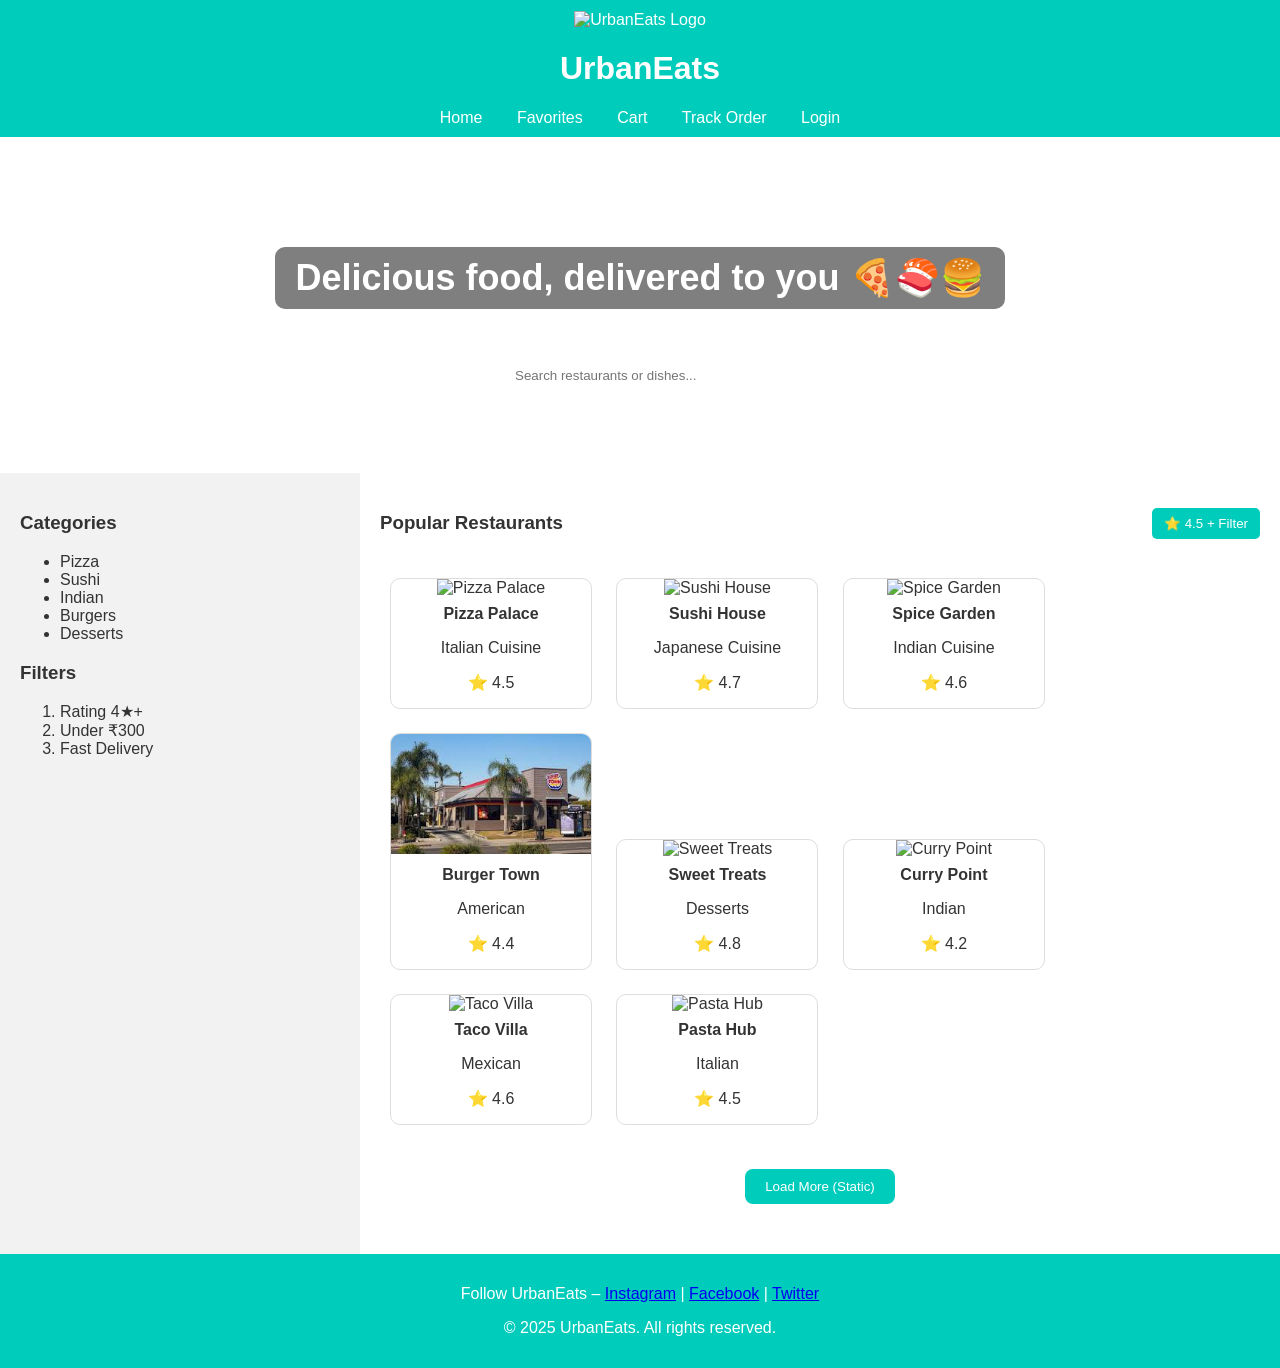
==== index.html @ 7a0034e8 "main page" ====
<!DOCTYPE html>
<html lang="en">
<head>
  <meta charset="UTF-8">
  <title>UrbanEats | Home</title>
  <style>
    body {
      font-family: Arial, sans-serif;
      background-color: #ffffff;
      color: #333;
      margin: 0;
    }
    header {
      background-color: #00ccbc;
      padding: 10px;
      color: white;
      text-align: center;
    }
    header img {
      width: 50px;
      vertical-align: middle;
    }
    .navbar {
      margin-top: 5px;
    }
    .navbar a {
      color: white;
      text-decoration: none;
      margin: 0 15px;
      display: inline-block;
    }
    .navbar a:hover {
      text-decoration: underline;
    }
    .hero {
      background-image: url("https://images.unsplash.com/photo-1600891964599-f61ba0e24092?auto=format&fit=crop&w=1200&q=80");
      background-size: cover;
      background-position: center;
      color: white;
      text-align: center;
      padding: 80px 20px;
    }
    .hero h1 {
      font-size: 36px;
      background-color: rgba(0,0,0,0.5);
      display: inline-block;
      padding: 10px 20px;
      border-radius: 10px;
    }
    .hero input {
      margin-top: 20px;
      padding: 10px;
      width: 250px;
      border: none;
      border-radius: 5px;
    }
    .container {
      display: flex;
      flex-wrap: wrap;
    }
    .sidebar {
      width: 25%;
      background-color: #f2f2f2;
      padding: 20px;
    }
    .content {
      flex: 1;
      padding: 20px;
    }
    .filter-bar {
      display: flex;
      justify-content: space-between;
      align-items: center;
      margin-bottom: 15px;
    }
    .filter-bar button {
      background-color: #00ccbc;
      color: white;
      border: none;
      padding: 8px 12px;
      border-radius: 5px;
      cursor: not-allowed;
    }                                                                                                                                                                     
    .restaurant {
      display: inline-block;
      width: 200px;
      border: 1px solid #ddd;
      margin: 10px;
      background-color: #fff;
      text-align: center;
      border-radius: 10px;
      overflow: hidden;
    }                           
    .restaurant img {
      width: 100%;
      height: 120px;
      object-fit: cover;
    }
    .restaurant h4 {
      margin: 8px 0 4px;
    }
    #loadMore {
      background-color: #00ccbc;
      color: white;
      border: none;
      padding: 10px 20px;
      border-radius: 8px;
      display: block;
      margin: 30px auto;
      cursor: not-allowed;
    }
    footer {
      background-color: #00ccbc;
      color: white;
      text-align: center;
      padding: 15px;
    }
  </style>
</head>
<body>
  <header>
    <img src="https://cdn-icons-png.flaticon.com/512/1046/1046784.png" alt="UrbanEats Logo">
    <h1>UrbanEats</h1>
    <div class="navbar">
      <a href="index.html">Home</a>
      <a href="favorites.html">Favorites</a>
      <a href="cart.html">Cart</a>
      <a href="track.html">Track Order</a>
      <a href="login.html">Login</a>
    </div>
  </header>

  <section class="hero">
    <h1>Delicious food, delivered to you 🍕🍣🍔</h1>
    <br>
    <input type="text" placeholder="Search restaurants or dishes...">
  </section>

  <div class="container">
    <aside class="sidebar">
      <h3>Categories</h3>
      <ul>
        <li>Pizza</li>
        <li>Sushi</li>
        <li>Indian</li>
        <li>Burgers</li>
        <li>Desserts</li>
      </ul>

      <h3>Filters</h3>
      <ol>
        <li>Rating 4★+</li>
        <li>Under ₹300</li>
        <li>Fast Delivery</li>
      </ol>
    </aside>
    <section class="content">
      <div class="filter-bar">
        <h3>Popular Restaurants</h3>
        <button>⭐ 4.5 + Filter</button>
      </div>
      <div class="restaurant">
        <img src="https://b.zmtcdn.com/data/pictures/4/20745014/7ebe98da11fd9f54e78926045504f23c.jpg" alt="Pizza Palace">
        <h4>Pizza Palace</h4><p>Italian Cuisine</p><p>⭐ 4.5</p>
      </div>

      <div class="restaurant">
        <img src="https://resizer.otstatic.com/v3/photos/26232466-2?width=752&height=752&webp=true" alt="Sushi House">
        <h4>Sushi House</h4><p>Japanese Cuisine</p><p>⭐ 4.7</p>
      </div>

      <div class="restaurant">
        <img src="https://scontent.fdel27-7.fna.fbcdn.net/v/t1.6435-9/71238728_106751024064138_5720772292242309120_n.jpg?_nc_cat=104&ccb=1-7&_nc_sid=127cfc&_nc_ohc=Ypov58-lCPMQ7kNvwGSeQB9&_nc_oc=AdmgFjXd0QxcPJB2FTuUHGAQKkAPPpdG1c-HRg5Fc7u9uZSE943bI_Tt2NBBJDGtl_M&_nc_zt=23&_nc_ht=scontent.fdel27-7.fna&_nc_gid=Tj0R-XLmyqNMG46KHCNBqw&oh=00_AfcsrFZg9P4JuSHiTqbSQM_Mgh_yXvF56gZK6UeFAYj2SA&oe=6921E073" alt="Spice Garden">
        <h4>Spice Garden</h4><p>Indian Cuisine</p><p>⭐ 4.6</p>
      </div>

      <div class="restaurant">
        <img src="[data-uri]" alt="Burger Town">
        <h4>Burger Town</h4><p>American</p><p>⭐ 4.4</p>
      </div>

      <div class="restaurant">
        <img src="https://images.unsplash.com/photo-1551024709-8f23befc6f87?auto=format&fit=crop&w=400&q=80" alt="Sweet Treats">
        <h4>Sweet Treats</h4><p>Desserts</p><p>⭐ 4.8</p>
      </div>

      <div class="restaurant">
        <img src="https://static.where-e.com/Canada/British_Columbia_Province/Nanaimo_Regional_District/Curry-Point_899f572a909f02f45542565f956259ec.jpg" alt="Curry Point">
        <h4>Curry Point</h4><p>Indian</p><p>⭐ 4.2</p>
      </div>

      <div class="restaurant">
        <img src="https://tacovillaonline.com/wp-content/uploads/2025/03/Button-Images_Locations-1024x768.jpg" alt="Taco Villa">
        <h4>Taco Villa</h4><p>Mexican</p><p>⭐ 4.6</p>
      </div>

      <div class="restaurant">
        <img src="https://static.where-e.com/Australia/Pasta-Hub-High-Wycombe_53469802941f8a4426872fec542896e8.jpg" alt="Pasta Hub">
        <h4>Pasta Hub</h4><p>Italian</p><p>⭐ 4.5</p>
      </div>

      <button id="loadMore">Load More (Static)</button>
    </section>
  </div>
  <footer>
  <p>Follow UrbanEats – 
    <a href="https://www.instagram.com/urbaneats/" target="_blank">Instagram</a> | 
    <a href="https://www.facebook.com/urbaneat/" target="_blank">Facebook</a> | 
    <a href="https://x.com/feasturbaneats?lang=en" target="_blank">Twitter</a>
  </p>
  <p>&copy; 2025 UrbanEats. All rights reserved.</p>
</footer>
</body>
</html>
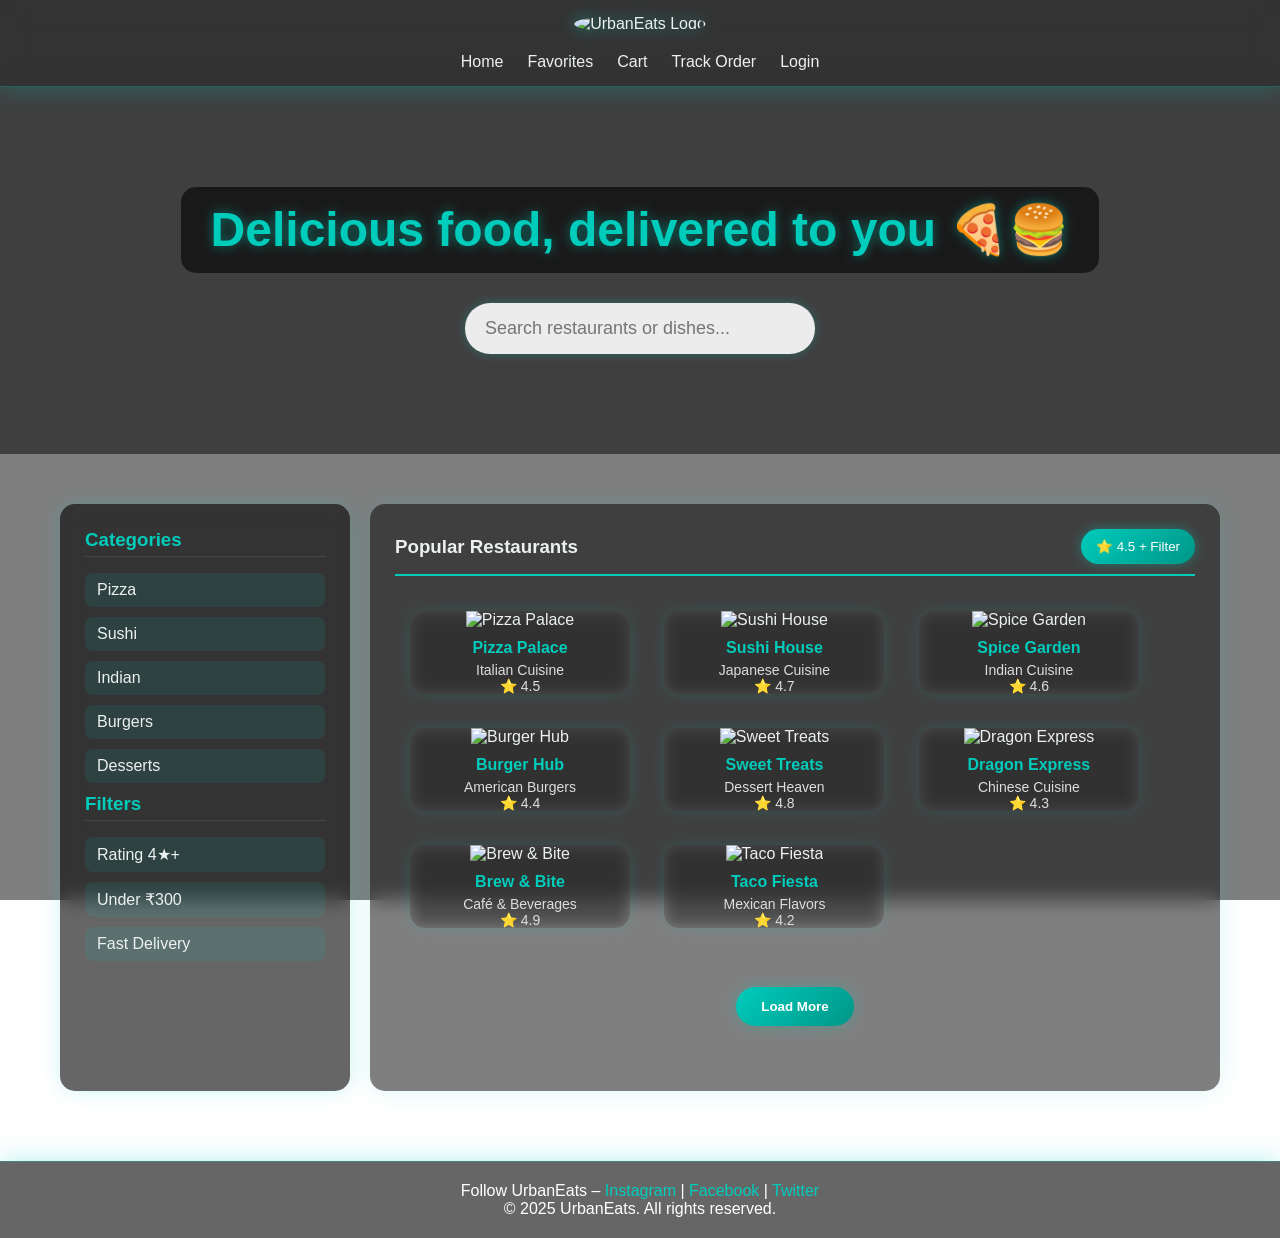
==== commit e56636c4: "Replace GitHub repo with new VS Code project" ====
--- a/index.html
+++ b/index.html
@@ -3,126 +3,20 @@
 <head>
   <meta charset="UTF-8">
   <title>UrbanEats | Home</title>
-  <style>
-    body {
-      font-family: Arial, sans-serif;
-      background-color: #ffffff;
-      color: #333;
-      margin: 0;
-    }
-    header {
-      background-color: #00ccbc;
-      padding: 10px;
-      color: white;
-      text-align: center;
-    }
-    header img {
-      width: 50px;
-      vertical-align: middle;
-    }
-    .navbar {
-      margin-top: 5px;
-    }
-    .navbar a {
-      color: white;
-      text-decoration: none;
-      margin: 0 15px;
-      display: inline-block;
-    }
-    .navbar a:hover {
-      text-decoration: underline;
-    }
-    .hero {
-      background-image: url("https://images.unsplash.com/photo-1600891964599-f61ba0e24092?auto=format&fit=crop&w=1200&q=80");
-      background-size: cover;
-      background-position: center;
-      color: white;
-      text-align: center;
-      padding: 80px 20px;
-    }
-    .hero h1 {
-      font-size: 36px;
-      background-color: rgba(0,0,0,0.5);
-      display: inline-block;
-      padding: 10px 20px;
-      border-radius: 10px;
-    }
-    .hero input {
-      margin-top: 20px;
-      padding: 10px;
-      width: 250px;
-      border: none;
-      border-radius: 5px;
-    }
-    .container {
-      display: flex;
-      flex-wrap: wrap;
-    }
-    .sidebar {
-      width: 25%;
-      background-color: #f2f2f2;
-      padding: 20px;
-    }
-    .content {
-      flex: 1;
-      padding: 20px;
-    }
-    .filter-bar {
-      display: flex;
-      justify-content: space-between;
-      align-items: center;
-      margin-bottom: 15px;
-    }
-    .filter-bar button {
-      background-color: #00ccbc;
-      color: white;
-      border: none;
-      padding: 8px 12px;
-      border-radius: 5px;
-      cursor: not-allowed;
-    }                                                                                                                                                                     
-    .restaurant {
-      display: inline-block;
-      width: 200px;
-      border: 1px solid #ddd;
-      margin: 10px;
-      background-color: #fff;
-      text-align: center;
-      border-radius: 10px;
-      overflow: hidden;
-    }                           
-    .restaurant img {
-      width: 100%;
-      height: 120px;
-      object-fit: cover;
-    }
-    .restaurant h4 {
-      margin: 8px 0 4px;
-    }
-    #loadMore {
-      background-color: #00ccbc;
-      color: white;
-      border: none;
-      padding: 10px 20px;
-      border-radius: 8px;
-      display: block;
-      margin: 30px auto;
-      cursor: not-allowed;
-    }
-    footer {
-      background-color: #00ccbc;
-      color: white;
-      text-align: center;
-      padding: 15px;
-    }
-  </style>
+  <link rel="stylesheet" href="index.css">
 </head>
 <body>
   <header>
-    <img src="https://cdn-icons-png.flaticon.com/512/1046/1046784.png" alt="UrbanEats Logo">
-    <h1>UrbanEats</h1>
+    <img src="https://encrypted-tbn0.gstatic.com/images?q=tbn:ANd9GcSxJvep9rXNWu7C2UqSGXGW3RqPY0Pd-fv90A&s" 
+       alt="UrbanEats Logo" 
+       class="logo" 
+       style="width: 70px; 
+              height: 70px; 
+              border-radius: 50%; 
+              margin-bottom: 10px; 
+              filter: drop-shadow(0 0 8px rgba(0,204,188,0.6));">
     <div class="navbar">
-      <a href="index.html">Home</a>
+      <a href="index.html" class="active">Home</a>
       <a href="favorites.html">Favorites</a>
       <a href="cart.html">Cart</a>
       <a href="track.html">Track Order</a>
@@ -131,84 +25,88 @@
   </header>
 
   <section class="hero">
-    <h1>Delicious food, delivered to you 🍕🍣🍔</h1>
+    <h1>Delicious food, delivered to you 🍕🍔</h1>
     <br>
-    <input type="text" placeholder="Search restaurants or dishes...">
+    <input type="text" placeholder="Search restaurants or dishes..." id="searchInput">
   </section>
 
   <div class="container">
     <aside class="sidebar">
       <h3>Categories</h3>
-      <ul>
-        <li>Pizza</li>
-        <li>Sushi</li>
-        <li>Indian</li>
-        <li>Burgers</li>
-        <li>Desserts</li>
+      <ul id="categories">
+        <li data-category="Pizza">Pizza</li>
+        <li data-category="Sushi">Sushi</li>
+        <li data-category="Indian">Indian</li>
+        <li data-category="Burgers">Burgers</li>
+        <li data-category="Desserts">Desserts</li>
       </ul>
 
       <h3>Filters</h3>
-      <ol>
-        <li>Rating 4★+</li>
-        <li>Under ₹300</li>
-        <li>Fast Delivery</li>
+      <ol id="filters">
+        <li data-filter="rating">Rating 4★+</li>
+        <li data-filter="price">Under ₹300</li>
+        <li data-filter="delivery">Fast Delivery</li>
       </ol>
     </aside>
+
     <section class="content">
       <div class="filter-bar">
         <h3>Popular Restaurants</h3>
-        <button>⭐ 4.5 + Filter</button>
+        <button id="ratingFilter">⭐ 4.5 + Filter</button>
       </div>
-      <div class="restaurant">
+
+      <div class="restaurant" data-category="Pizza" data-rating="4.5">
         <img src="https://b.zmtcdn.com/data/pictures/4/20745014/7ebe98da11fd9f54e78926045504f23c.jpg" alt="Pizza Palace">
         <h4>Pizza Palace</h4><p>Italian Cuisine</p><p>⭐ 4.5</p>
       </div>
 
-      <div class="restaurant">
+      <div class="restaurant" data-category="Sushi" data-rating="4.7">
         <img src="https://resizer.otstatic.com/v3/photos/26232466-2?width=752&height=752&webp=true" alt="Sushi House">
         <h4>Sushi House</h4><p>Japanese Cuisine</p><p>⭐ 4.7</p>
       </div>
 
-      <div class="restaurant">
-        <img src="https://scontent.fdel27-7.fna.fbcdn.net/v/t1.6435-9/71238728_106751024064138_5720772292242309120_n.jpg?_nc_cat=104&ccb=1-7&_nc_sid=127cfc&_nc_ohc=Ypov58-lCPMQ7kNvwGSeQB9&_nc_oc=AdmgFjXd0QxcPJB2FTuUHGAQKkAPPpdG1c-HRg5Fc7u9uZSE943bI_Tt2NBBJDGtl_M&_nc_zt=23&_nc_ht=scontent.fdel27-7.fna&_nc_gid=Tj0R-XLmyqNMG46KHCNBqw&oh=00_AfcsrFZg9P4JuSHiTqbSQM_Mgh_yXvF56gZK6UeFAYj2SA&oe=6921E073" alt="Spice Garden">
+      <div class="restaurant" data-category="Indian" data-rating="4.6">
+        <img src="https://media-cdn.tripadvisor.com/media/photo-m/1280/1b/ce/af/26/spice-garden.jpg" alt="Spice Garden">
         <h4>Spice Garden</h4><p>Indian Cuisine</p><p>⭐ 4.6</p>
       </div>
 
-      <div class="restaurant">
-        <img src="[data-uri]" alt="Burger Town">
-        <h4>Burger Town</h4><p>American</p><p>⭐ 4.4</p>
+      <div class="restaurant" data-category="Burgers" data-rating="4.4">
+        <img src="https://preview.redd.it/ukoinonks2e41.jpg?width=640&crop=smart&auto=webp&s=7b0542008c7663a3a54832f508bdc7835f5fd9b6" alt="Burger Hub">
+        <h4>Burger Hub</h4><p>American Burgers</p><p>⭐ 4.4</p>
       </div>
 
-      <div class="restaurant">
-        <img src="https://images.unsplash.com/photo-1551024709-8f23befc6f87?auto=format&fit=crop&w=400&q=80" alt="Sweet Treats">
-        <h4>Sweet Treats</h4><p>Desserts</p><p>⭐ 4.8</p>
+      <div class="restaurant" data-category="Desserts" data-rating="4.8">
+        <img src="https://b.zmtcdn.com/data/pictures/9/19775979/b5c6e16c3a5e8b050502a2c084f724bb.jpg" alt="Sweet Treats">
+        <h4>Sweet Treats</h4><p>Dessert Heaven</p><p>⭐ 4.8</p>
       </div>
 
-      <div class="restaurant">
-        <img src="https://static.where-e.com/Canada/British_Columbia_Province/Nanaimo_Regional_District/Curry-Point_899f572a909f02f45542565f956259ec.jpg" alt="Curry Point">
-        <h4>Curry Point</h4><p>Indian</p><p>⭐ 4.2</p>
+      <div class="restaurant" data-category="Chinese" data-rating="4.3">
+        <img src="https://website-cdn.menusifu.com/wp-content/uploads/dragonexpress314.com/2022/08/AF1QipNXi40IofYyGTMhRMqXeCtoFHewOV1oo6pR2ePxs1024-e1659591186358.jpg" alt="Dragon Express">
+        <h4>Dragon Express</h4><p>Chinese Cuisine</p><p>⭐ 4.3</p>
       </div>
 
-      <div class="restaurant">
-        <img src="https://tacovillaonline.com/wp-content/uploads/2025/03/Button-Images_Locations-1024x768.jpg" alt="Taco Villa">
-        <h4>Taco Villa</h4><p>Mexican</p><p>⭐ 4.6</p>
+      <div class="restaurant" data-category="Cafe" data-rating="4.9">
+        <img src="https://b.zmtcdn.com/data/pictures/0/21442630/5b895ed22d824ff95072b4cc46021337.jpg" alt="Brew & Bite">
+        <h4>Brew & Bite</h4><p>Café & Beverages</p><p>⭐ 4.9</p>
       </div>
 
-      <div class="restaurant">
-        <img src="https://static.where-e.com/Australia/Pasta-Hub-High-Wycombe_53469802941f8a4426872fec542896e8.jpg" alt="Pasta Hub">
-        <h4>Pasta Hub</h4><p>Italian</p><p>⭐ 4.5</p>
+      <div class="restaurant" data-category="Mexican" data-rating="4.2">
+        <img src="https://platform.la.eater.com/wp-content/uploads/sites/26/chorus/uploads/chorus_asset/file/15706675/taco-fiesta-exterior.0.0.1506345106.jpg" alt="Taco Fiesta">
+        <h4>Taco Fiesta</h4><p>Mexican Flavors</p><p>⭐ 4.2</p>
       </div>
 
-      <button id="loadMore">Load More (Static)</button>
+      <button id="loadMore">Load More</button>
     </section>
   </div>
+
   <footer>
-  <p>Follow UrbanEats – 
-    <a href="https://www.instagram.com/urbaneats/" target="_blank">Instagram</a> | 
-    <a href="https://www.facebook.com/urbaneat/" target="_blank">Facebook</a> | 
-    <a href="https://x.com/feasturbaneats?lang=en" target="_blank">Twitter</a>
-  </p>
-  <p>&copy; 2025 UrbanEats. All rights reserved.</p>
-</footer>
+    <p>Follow UrbanEats – 
+      <a href="#">Instagram</a> |
+      <a href="#">Facebook</a> |
+      <a href="#">Twitter</a>
+    </p>
+    <p>&copy; 2025 UrbanEats. All rights reserved.</p>
+  </footer>
+  
 </body>
 </html>
--- a/index.css
+++ b/index.css
@@ -0,0 +1,312 @@
+/* === GLOBAL RESET === */
+* {
+  margin: 0;
+  padding: 0;
+  box-sizing: border-box;
+}
+
+/* === BODY BACKGROUND & CURSOR === */
+body {
+  font-family: 'Poppins', 'Segoe UI', Tahoma, Geneva, Verdana, sans-serif;
+  background: url('https://images.unsplash.com/photo-1504674900247-0877df9cc836?auto=format&fit=crop&w=1200&q=80') 
+              no-repeat center center fixed;
+  background-size: cover;
+  color: #ecf0f1;
+  overflow-x: hidden;
+  position: relative;
+  cursor: url('data:image/svg+xml,<svg xmlns="http://www.w3.org/2000/svg" width="24" height="24" viewBox="0 0 24 24"><circle cx="12" cy="12" r="10" fill="none" stroke="%2300ccbc" stroke-width="2" opacity="0.8"><animate attributeName="r" values="10;5;10" dur="1s" repeatCount="indefinite"/><animate attributeName="opacity" values="0.8;0.3;0.8" dur="1s" repeatCount="indefinite"/></circle></svg>'), auto;
+  animation: backgroundFadeIn 2s ease-in-out;
+}
+
+@keyframes backgroundFadeIn {
+  from { opacity: 0; transform: scale(1.1); }
+  to { opacity: 1; transform: scale(1); }
+}
+
+body::before {
+  content: '';
+  position: fixed;
+  top: 0; left: 0;
+  width: 100%; height: 100%;
+  background: rgba(0,0,0,0.5);
+  z-index: -1;
+  backdrop-filter: blur(6px);
+  animation: overlayFade 3s ease-in-out;
+}
+
+@keyframes overlayFade {
+  from { opacity: 0; }
+  to { opacity: 1; }
+}
+
+header {
+  background: rgba(0,0,0,0.6);
+  backdrop-filter: blur(12px);
+  border-bottom: 1px solid rgba(0,204,188,0.3);
+  padding: 15px;
+  text-align: center;
+  position: sticky;
+  top: 0;
+  z-index: 100;
+  transition: all 0.3s ease;
+  box-shadow: 0 0 25px rgba(0,204,188,0.3);
+}
+header:hover {
+  box-shadow: 0 0 35px rgba(0,204,188,0.4);
+}
+
+.navbar {
+  margin-top: 10px;
+  display: flex;
+  justify-content: center;
+  gap: 1.5rem;
+}
+
+.navbar a {
+  color: #ecf0f1;
+  text-decoration: none;
+  font-weight: 500;
+  position: relative;
+  transition: all 0.3s ease;
+}
+
+.navbar a::after {
+  content: '';
+  position: absolute;
+  width: 0;
+  height: 2px;
+  bottom: -5px;
+  left: 50%;
+  background-color: #00ccbc;
+  transform: translateX(-50%);
+  transition: width 0.3s ease;
+}
+
+.navbar a:hover {
+  color: #00ccbc;
+  text-shadow: 0 0 8px #00ccbc;
+}
+
+.navbar a:hover::after {
+  width: 100%;
+}
+
+.hero {
+  text-align: center;
+  padding: 100px 20px;
+  background: rgba(0,0,0,0.5);
+  backdrop-filter: blur(8px);
+  animation: heroSlideIn 1.5s ease-out;
+}
+
+@keyframes heroSlideIn {
+  from { opacity: 0; transform: translateY(50px); }
+  to { opacity: 1; transform: translateY(0); }
+}
+
+.hero h1 {
+  color: #00ccbc;
+  font-size: 48px;
+  background: rgba(0,0,0,0.6);
+  display: inline-block;
+  padding: 15px 30px;
+  border-radius: 15px;
+  text-shadow: 0 0 12px rgba(0,204,188,0.5);
+  animation: fadeInUp 1s ease-out 0.5s both;
+}
+
+@keyframes fadeInUp {
+  from { opacity: 0; transform: translateY(30px); }
+  to { opacity: 1; transform: translateY(0); }
+}
+
+.hero input {
+  margin-top: 30px;
+  padding: 15px 20px;
+  width: 350px;
+  border-radius: 25px;
+  border: none;
+  outline: none;
+  background: rgba(255,255,255,0.9);
+  color: #333;
+  font-size: 18px;
+  transition: all 0.3s ease;
+  box-shadow: 0 0 10px rgba(0,204,188,0.3);
+}
+
+.hero input:focus {
+  background: white;
+  box-shadow: 0 0 25px rgba(0,204,188,0.5);
+  transform: scale(1.03);
+  border: 2px solid #00ccbc;
+}
+
+.container {
+  display: flex;
+  flex-wrap: wrap;
+  max-width: 1200px;
+  margin: 30px auto;
+  padding: 20px;
+  gap: 20px;
+}
+
+.sidebar {
+  width: 25%;
+  background: rgba(0,0,0,0.6);
+  backdrop-filter: blur(10px);
+  border-radius: 15px;
+  padding: 25px;
+  box-shadow: 0 0 20px rgba(0,204,188,0.2);
+  transition: all 0.3s ease;
+}
+
+.sidebar h3 {
+  color: #00ccbc;
+  border-bottom: 1px solid rgba(255,255,255,0.1);
+  margin-bottom: 1rem;
+  padding-bottom: 0.3rem;
+}
+
+.sidebar li {
+  list-style: none;
+  margin-bottom: 10px;
+  padding: 8px 12px;
+  border-radius: 8px;
+  background: rgba(0,204,188,0.1);
+  cursor: pointer;
+  transition: all 0.3s ease;
+}
+
+.sidebar li:hover {
+  background: rgba(0,204,188,0.3);
+  transform: translateX(6px);
+  color: #00ccbc;
+}
+
+.content {
+  flex: 1;
+  background: rgba(0,0,0,0.5);
+  backdrop-filter: blur(10px);
+  border-radius: 15px;
+  padding: 25px;
+  box-shadow: 0 0 25px rgba(0,204,188,0.15);
+}
+
+.filter-bar {
+  display: flex;
+  justify-content: space-between;
+  align-items: center;
+  margin-bottom: 20px;
+  border-bottom: 2px solid #00ccbc;
+  padding-bottom: 10px;
+}
+
+.filter-bar button {
+  background: linear-gradient(135deg, #00ccbc, #009688);
+  color: white;
+  border: none;
+  padding: 10px 15px;
+  border-radius: 25px;
+  cursor: pointer;
+  transition: all 0.3s ease;
+  box-shadow: 0 0 12px rgba(0,204,188,0.4);
+}
+.filter-bar button:hover {
+  transform: translateY(-3px);
+  box-shadow: 0 0 25px rgba(0,204,188,0.6);
+}
+
+.restaurant {
+  display: inline-block;
+  width: 220px;
+  border-radius: 15px;
+  overflow: hidden;
+  text-align: center;
+  background: rgba(255,255,255,0.08);
+  backdrop-filter: blur(8px);
+  margin: 15px;
+  transition: all 0.3s ease;
+  box-shadow: 0 0 15px rgba(0,204,188,0.15);
+}
+.restaurant:hover {
+  transform: translateY(-8px) scale(1.03);
+  box-shadow: 0 0 25px rgba(0,204,188,0.4);
+}
+.restaurant img {
+  width: 100%;
+  height: 130px;
+  object-fit: cover;
+  transition: transform 0.4s ease;
+}
+.restaurant:hover img {
+  transform: scale(1.1);
+}
+.restaurant h4 {
+  margin: 10px 0 5px;
+  color: #00ccbc;
+}
+.restaurant p {
+  font-size: 14px;
+  color: #ddd;
+}
+
+#loadMore {
+  background: linear-gradient(135deg, #00ccbc, #009688);
+  border: none;
+  color: #fff;
+  padding: 12px 25px;
+  border-radius: 30px;
+  display: block;
+  margin: 40px auto;
+  cursor: pointer;
+  font-weight: 600;
+  box-shadow: 0 0 15px rgba(0,204,188,0.3);
+  transition: all 0.3s ease;
+}
+#loadMore:hover {
+  transform: translateY(-3px);
+  box-shadow: 0 0 25px rgba(0,204,188,0.6);
+}
+footer {
+  background: rgba(0,0,0,0.6);
+  backdrop-filter: blur(12px);
+  color: white;
+  text-align: center;
+  padding: 20px;
+  margin-top: 50px;
+  border-top: 1px solid rgba(0,204,188,0.3);
+  box-shadow: 0 0 25px rgba(0,204,188,0.3);
+}
+footer a {
+  color: #00ccbc;
+  text-decoration: none;
+  transition: color 0.3s ease;
+}
+footer a:hover {
+  color: white;
+  text-shadow: 0 0 8px #00ccbc;
+}
+
+@media (max-width: 768px) {
+  .container { flex-direction: column; align-items: center; }
+  .sidebar { width: 85%; margin-bottom: 20px; }
+  .restaurant { width: 80%; }
+  .hero h1 { font-size: 36px; }
+  .hero input { width: 80%; }
+}
+@media (max-width: 480px) {
+  .restaurant { width: 90%; }
+  .navbar { flex-wrap: wrap; gap: 10px; }
+}
+
+.restaurant:nth-child(odd) { animation: slideInLeft 0.8s ease-out; }
+.restaurant:nth-child(even) { animation: slideInRight 0.8s ease-out; }
+
+@keyframes slideInLeft {
+  from { opacity: 0; transform: translateX(-50px); }
+  to { opacity: 1; transform: translateX(0); }
+}
+@keyframes slideInRight {
+  from { opacity: 0; transform: translateX(50px); }
+  to { opacity: 1; transform: translateX(0); }
+}
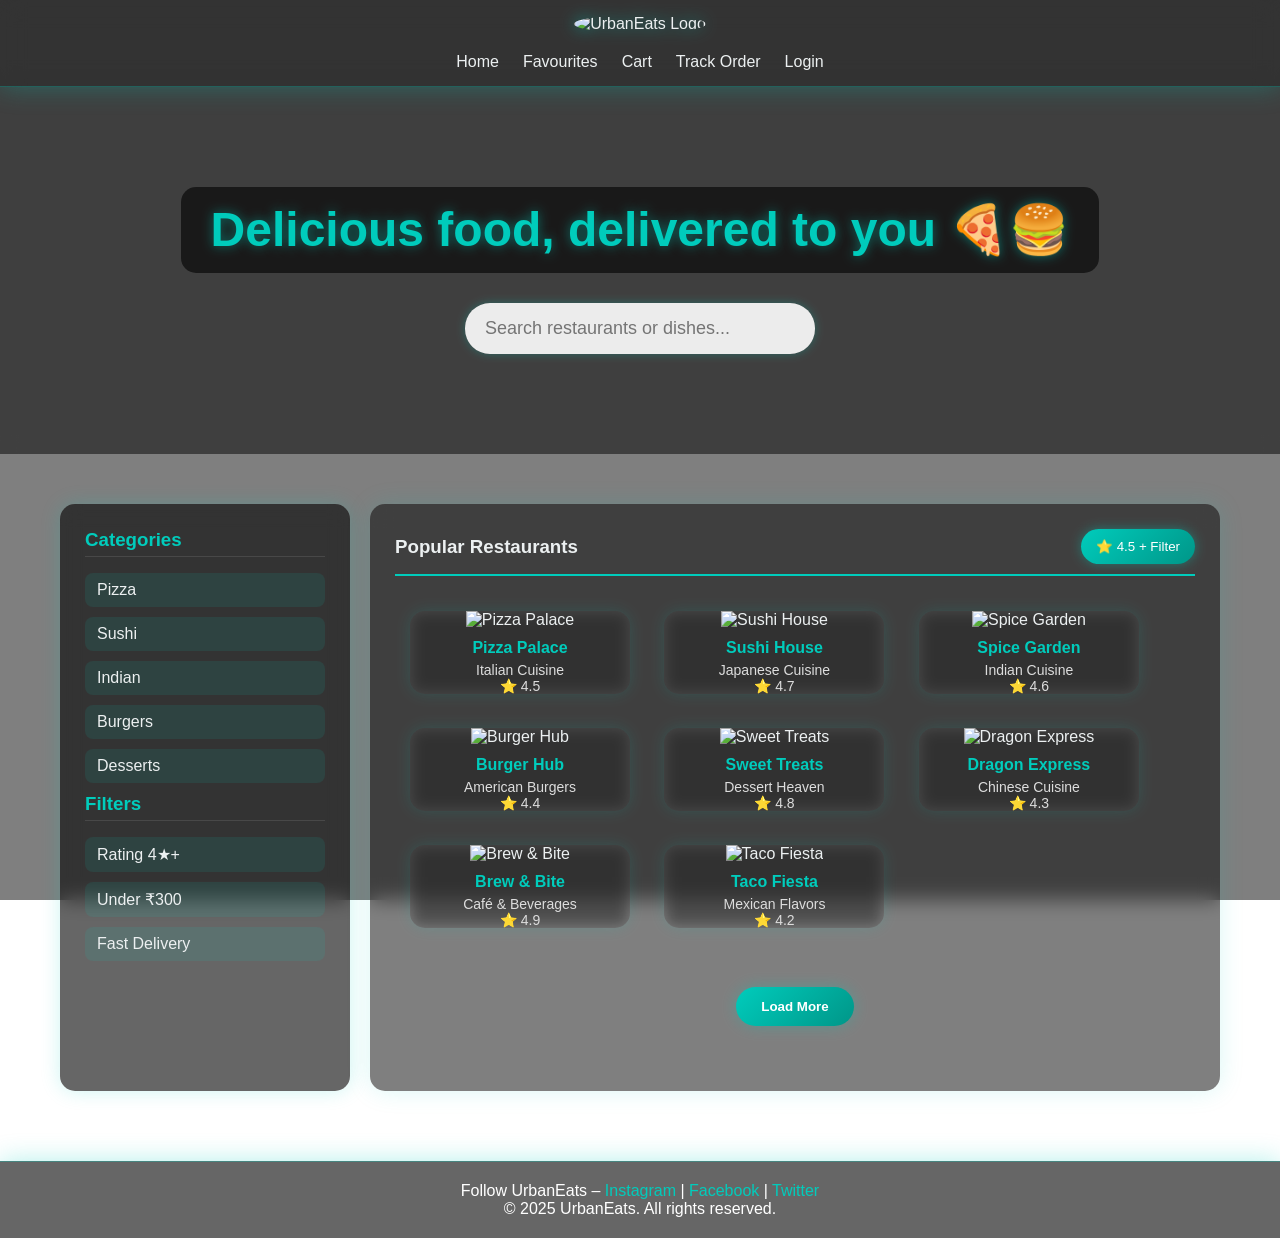
==== commit 327048a1: "Changed the favourites html" ====
--- a/index.html
+++ b/index.html
@@ -17,7 +17,7 @@
               filter: drop-shadow(0 0 8px rgba(0,204,188,0.6));">
     <div class="navbar">
       <a href="index.html" class="active">Home</a>
-      <a href="favorites.html">Favorites</a>
+      <a href="favourites.html">Favourites</a>
       <a href="cart.html">Cart</a>
       <a href="track.html">Track Order</a>
       <a href="login.html">Login</a>
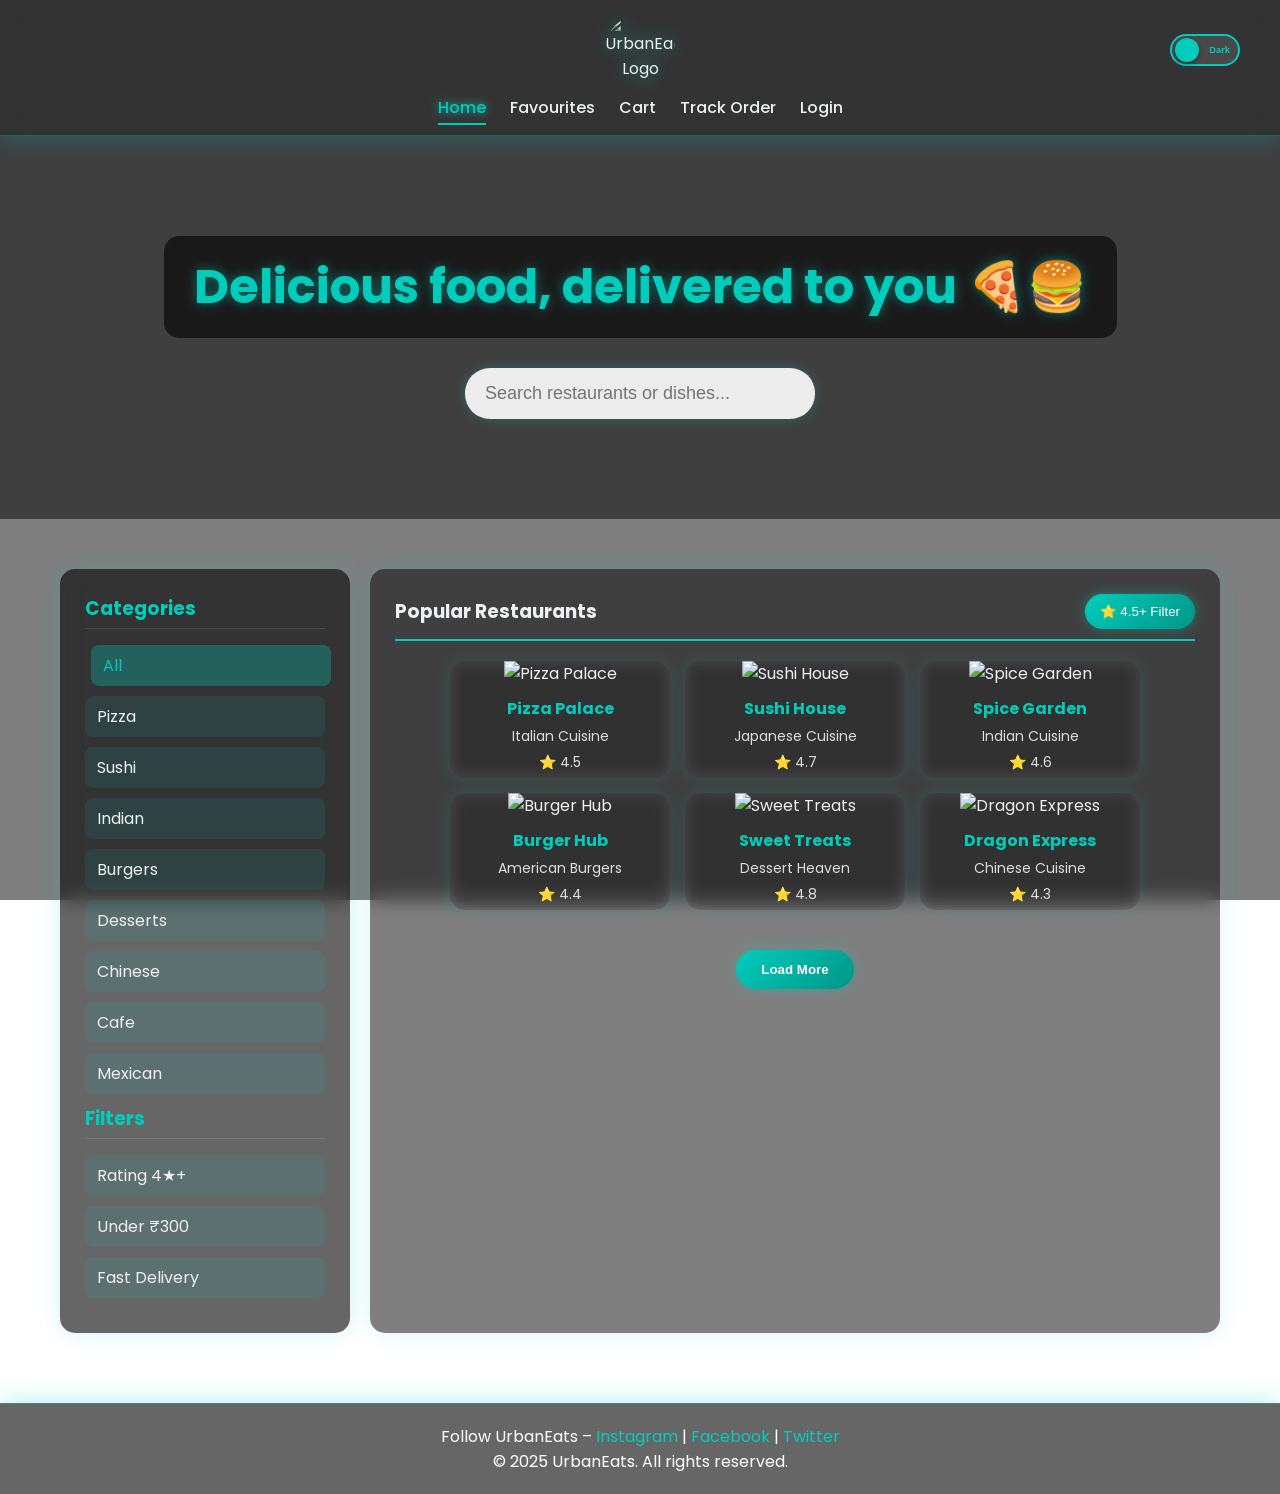
==== commit 69eedaad: "JS added" ====
--- a/index.html
+++ b/index.html
@@ -2,19 +2,22 @@
 <html lang="en">
 <head>
   <meta charset="UTF-8">
+  <meta name="viewport" content="width=device-width, initial-scale=1.0">
   <title>UrbanEats | Home</title>
   <link rel="stylesheet" href="index.css">
+  <link href="https://fonts.googleapis.com/css2?family=Poppins:wght@400;600&display=swap" rel="stylesheet">
 </head>
 <body>
   <header>
-    <img src="https://encrypted-tbn0.gstatic.com/images?q=tbn:ANd9GcSxJvep9rXNWu7C2UqSGXGW3RqPY0Pd-fv90A&s" 
-       alt="UrbanEats Logo" 
-       class="logo" 
-       style="width: 70px; 
-              height: 70px; 
-              border-radius: 50%; 
-              margin-bottom: 10px; 
-              filter: drop-shadow(0 0 8px rgba(0,204,188,0.6));">
+    <div class="header-content">
+      <img src="https://encrypted-tbn0.gstatic.com/images?q=tbn:ANd9GcSxJvep9rXNWu7C2UqSGXGW3RqPY0Pd-fv90A&s" 
+         alt="UrbanEats Logo" 
+         class="logo">
+      <button id="toggleBtn" class="theme-toggle">
+        <span class="toggle-slider"></span>
+        <span class="toggle-text">Dark</span>
+      </button>
+    </div>
     <div class="navbar">
       <a href="index.html" class="active">Home</a>
       <a href="favourites.html">Favourites</a>
@@ -34,11 +37,15 @@
     <aside class="sidebar">
       <h3>Categories</h3>
       <ul id="categories">
+        <li data-category="all" class="active-category">All</li>
         <li data-category="Pizza">Pizza</li>
         <li data-category="Sushi">Sushi</li>
         <li data-category="Indian">Indian</li>
         <li data-category="Burgers">Burgers</li>
         <li data-category="Desserts">Desserts</li>
+        <li data-category="Chinese">Chinese</li>
+        <li data-category="Cafe">Cafe</li>
+        <li data-category="Mexican">Mexican</li>
       </ul>
 
       <h3>Filters</h3>
@@ -52,47 +59,65 @@
     <section class="content">
       <div class="filter-bar">
         <h3>Popular Restaurants</h3>
-        <button id="ratingFilter">⭐ 4.5 + Filter</button>
+        <button id="ratingFilter">⭐ 4.5+ Filter</button>
       </div>
 
-      <div class="restaurant" data-category="Pizza" data-rating="4.5">
-        <img src="https://b.zmtcdn.com/data/pictures/4/20745014/7ebe98da11fd9f54e78926045504f23c.jpg" alt="Pizza Palace">
-        <h4>Pizza Palace</h4><p>Italian Cuisine</p><p>⭐ 4.5</p>
-      </div>
+      <div id="restaurantContainer">
+        <div class="restaurant" data-category="Pizza" data-rating="4.5">
+          <img src="https://b.zmtcdn.com/data/pictures/4/20745014/7ebe98da11fd9f54e78926045504f23c.jpg" alt="Pizza Palace">
+          <h4>Pizza Palace</h4>
+          <p>Italian Cuisine</p>
+          <p>⭐ 4.5</p>
+        </div>
 
-      <div class="restaurant" data-category="Sushi" data-rating="4.7">
-        <img src="https://resizer.otstatic.com/v3/photos/26232466-2?width=752&height=752&webp=true" alt="Sushi House">
-        <h4>Sushi House</h4><p>Japanese Cuisine</p><p>⭐ 4.7</p>
-      </div>
+        <div class="restaurant" data-category="Sushi" data-rating="4.7">
+          <img src="https://resizer.otstatic.com/v3/photos/26232466-2?width=752&height=752&webp=true" alt="Sushi House">
+          <h4>Sushi House</h4>
+          <p>Japanese Cuisine</p>
+          <p>⭐ 4.7</p>
+        </div>
 
-      <div class="restaurant" data-category="Indian" data-rating="4.6">
-        <img src="https://media-cdn.tripadvisor.com/media/photo-m/1280/1b/ce/af/26/spice-garden.jpg" alt="Spice Garden">
-        <h4>Spice Garden</h4><p>Indian Cuisine</p><p>⭐ 4.6</p>
-      </div>
+        <div class="restaurant" data-category="Indian" data-rating="4.6">
+          <img src="https://media-cdn.tripadvisor.com/media/photo-m/1280/1b/ce/af/26/spice-garden.jpg" alt="Spice Garden">
+          <h4>Spice Garden</h4>
+          <p>Indian Cuisine</p>
+          <p>⭐ 4.6</p>
+        </div>
 
-      <div class="restaurant" data-category="Burgers" data-rating="4.4">
-        <img src="https://preview.redd.it/ukoinonks2e41.jpg?width=640&crop=smart&auto=webp&s=7b0542008c7663a3a54832f508bdc7835f5fd9b6" alt="Burger Hub">
-        <h4>Burger Hub</h4><p>American Burgers</p><p>⭐ 4.4</p>
-      </div>
+        <div class="restaurant" data-category="Burgers" data-rating="4.4">
+          <img src="https://preview.redd.it/ukoinonks2e41.jpg?width=640&crop=smart&auto=webp&s=7b0542008c7663a3a54832f508bdc7835f5fd9b6" alt="Burger Hub">
+          <h4>Burger Hub</h4>
+          <p>American Burgers</p>
+          <p>⭐ 4.4</p>
+        </div>
 
-      <div class="restaurant" data-category="Desserts" data-rating="4.8">
-        <img src="https://b.zmtcdn.com/data/pictures/9/19775979/b5c6e16c3a5e8b050502a2c084f724bb.jpg" alt="Sweet Treats">
-        <h4>Sweet Treats</h4><p>Dessert Heaven</p><p>⭐ 4.8</p>
-      </div>
+        <div class="restaurant" data-category="Desserts" data-rating="4.8">
+          <img src="https://b.zmtcdn.com/data/pictures/9/19775979/b5c6e16c3a5e8b050502a2c084f724bb.jpg" alt="Sweet Treats">
+          <h4>Sweet Treats</h4>
+          <p>Dessert Heaven</p>
+          <p>⭐ 4.8</p>
+        </div>
 
-      <div class="restaurant" data-category="Chinese" data-rating="4.3">
-        <img src="https://website-cdn.menusifu.com/wp-content/uploads/dragonexpress314.com/2022/08/AF1QipNXi40IofYyGTMhRMqXeCtoFHewOV1oo6pR2ePxs1024-e1659591186358.jpg" alt="Dragon Express">
-        <h4>Dragon Express</h4><p>Chinese Cuisine</p><p>⭐ 4.3</p>
-      </div>
+        <div class="restaurant" data-category="Chinese" data-rating="4.3">
+          <img src="https://website-cdn.menusifu.com/wp-content/uploads/dragonexpress314.com/2022/08/AF1QipNXi40IofYyGTMhRMqXeCtoFHewOV1oo6pR2ePxs1024-e1659591186358.jpg" alt="Dragon Express">
+          <h4>Dragon Express</h4>
+          <p>Chinese Cuisine</p>
+          <p>⭐ 4.3</p>
+        </div>
 
-      <div class="restaurant" data-category="Cafe" data-rating="4.9">
-        <img src="https://b.zmtcdn.com/data/pictures/0/21442630/5b895ed22d824ff95072b4cc46021337.jpg" alt="Brew & Bite">
-        <h4>Brew & Bite</h4><p>Café & Beverages</p><p>⭐ 4.9</p>
-      </div>
+        <div class="restaurant hidden" data-category="Cafe" data-rating="4.9">
+          <img src="https://b.zmtcdn.com/data/pictures/0/21442630/5b895ed22d824ff95072b4cc46021337.jpg" alt="Brew & Bite">
+          <h4>Brew & Bite</h4>
+          <p>Café & Beverages</p>
+          <p>⭐ 4.9</p>
+        </div>
 
-      <div class="restaurant" data-category="Mexican" data-rating="4.2">
-        <img src="https://platform.la.eater.com/wp-content/uploads/sites/26/chorus/uploads/chorus_asset/file/15706675/taco-fiesta-exterior.0.0.1506345106.jpg" alt="Taco Fiesta">
-        <h4>Taco Fiesta</h4><p>Mexican Flavors</p><p>⭐ 4.2</p>
+        <div class="restaurant hidden" data-category="Mexican" data-rating="4.2">
+          <img src="https://platform.la.eater.com/wp-content/uploads/sites/26/chorus/uploads/chorus_asset/file/15706675/taco-fiesta-exterior.0.0.1506345106.jpg" alt="Taco Fiesta">
+          <h4>Taco Fiesta</h4>
+          <p>Mexican Flavors</p>
+          <p>⭐ 4.2</p>
+        </div>
       </div>
 
       <button id="loadMore">Load More</button>
@@ -101,12 +126,13 @@
 
   <footer>
     <p>Follow UrbanEats – 
-      <a href="#">Instagram</a> |
-      <a href="#">Facebook</a> |
-      <a href="#">Twitter</a>
+      <a href="https://www.instagram.com/urbaneats/" target="_blank">Instagram</a> |
+      <a href="https://www.facebook.com/urbaneat/" target="_blank">Facebook</a> |
+      <a href="https://x.com/feasturbaneats?lang=en" target="_blank">Twitter</a>
     </p>
     <p>&copy; 2025 UrbanEats. All rights reserved.</p>
   </footer>
-  
+
+  <script src="index.js"></script>
 </body>
-</html>
+</html>
--- a/index.css
+++ b/index.css
@@ -1,11 +1,9 @@
-/* === GLOBAL RESET === */
 * {
   margin: 0;
   padding: 0;
   box-sizing: border-box;
 }
 
-/* === BODY BACKGROUND & CURSOR === */
 body {
   font-family: 'Poppins', 'Segoe UI', Tahoma, Geneva, Verdana, sans-serif;
   background: url('https://images.unsplash.com/photo-1504674900247-0877df9cc836?auto=format&fit=crop&w=1200&q=80') 
@@ -14,8 +12,8 @@
   color: #ecf0f1;
   overflow-x: hidden;
   position: relative;
-  cursor: url('data:image/svg+xml,<svg xmlns="http://www.w3.org/2000/svg" width="24" height="24" viewBox="0 0 24 24"><circle cx="12" cy="12" r="10" fill="none" stroke="%2300ccbc" stroke-width="2" opacity="0.8"><animate attributeName="r" values="10;5;10" dur="1s" repeatCount="indefinite"/><animate attributeName="opacity" values="0.8;0.3;0.8" dur="1s" repeatCount="indefinite"/></circle></svg>'), auto;
   animation: backgroundFadeIn 2s ease-in-out;
+  transition: all 0.3s ease;
 }
 
 @keyframes backgroundFadeIn {
@@ -43,7 +41,7 @@
   background: rgba(0,0,0,0.6);
   backdrop-filter: blur(12px);
   border-bottom: 1px solid rgba(0,204,188,0.3);
-  padding: 15px;
+  padding: 15px 20px;
   text-align: center;
   position: sticky;
   top: 0;
@@ -51,15 +49,83 @@
   transition: all 0.3s ease;
   box-shadow: 0 0 25px rgba(0,204,188,0.3);
 }
+
 header:hover {
   box-shadow: 0 0 35px rgba(0,204,188,0.4);
 }
 
+.header-content {
+  display: flex;
+  justify-content: center;
+  align-items: center;
+  position: relative;
+  margin-bottom: 10px;
+}
+
+.logo {
+  width: 70px;
+  height: 70px;
+  border-radius: 50%;
+  filter: drop-shadow(0 0 8px rgba(0,204,188,0.6));
+  transition: transform 0.3s ease;
+}
+
+.logo:hover {
+  transform: scale(1.1) rotate(5deg);
+}
+
+.theme-toggle {
+  position: absolute;
+  right: 20px;
+  width: 70px;
+  height: 32px;
+  background: rgba(255, 255, 255, 0.1);
+  border: 2px solid #00ccbc;
+  border-radius: 20px;
+  cursor: pointer;
+  display: flex;
+  align-items: center;
+  padding: 3px;
+  transition: all 0.3s ease;
+}
+
+.theme-toggle:hover {
+  background: rgba(0, 204, 188, 0.2);
+  box-shadow: 0 0 15px rgba(0, 204, 188, 0.4);
+}
+
+.toggle-slider {
+  width: 24px;
+  height: 24px;
+  background: #00ccbc;
+  border-radius: 50%;
+  transition: transform 0.3s ease;
+  box-shadow: 0 2px 5px rgba(0, 0, 0, 0.3);
+}
+
+body.light-mode .toggle-slider {
+  transform: translateX(38px);
+}
+
+.toggle-text {
+  position: absolute;
+  right: 8px;
+  font-size: 0.7em;
+  color: #00ccbc;
+  font-weight: 600;
+  pointer-events: none;
+}
+
+body.light-mode .toggle-text {
+  left: 8px;
+  right: auto;
+}
+
 .navbar {
-  margin-top: 10px;
   display: flex;
   justify-content: center;
   gap: 1.5rem;
+  flex-wrap: wrap;
 }
 
 .navbar a {
@@ -82,14 +148,17 @@
   transition: width 0.3s ease;
 }
 
-.navbar a:hover {
+.navbar a:hover,
+.navbar a.active {
   color: #00ccbc;
   text-shadow: 0 0 8px #00ccbc;
 }
 
-.navbar a:hover::after {
+.navbar a:hover::after,
+.navbar a.active::after {
   width: 100%;
 }
+
 
 .hero {
   text-align: center;
@@ -177,7 +246,8 @@
   transition: all 0.3s ease;
 }
 
-.sidebar li:hover {
+.sidebar li:hover,
+.sidebar li.active-category {
   background: rgba(0,204,188,0.3);
   transform: translateX(6px);
   color: #00ccbc;
@@ -199,6 +269,8 @@
   margin-bottom: 20px;
   border-bottom: 2px solid #00ccbc;
   padding-bottom: 10px;
+  flex-wrap: wrap;
+  gap: 10px;
 }
 
 .filter-bar button {
@@ -211,43 +283,63 @@
   transition: all 0.3s ease;
   box-shadow: 0 0 12px rgba(0,204,188,0.4);
 }
+
 .filter-bar button:hover {
   transform: translateY(-3px);
   box-shadow: 0 0 25px rgba(0,204,188,0.6);
 }
 
+.filter-bar button.active {
+  background: linear-gradient(135deg, #ff6b6b, #ee5a6f);
+}
+
+#restaurantContainer {
+  display: flex;
+  flex-wrap: wrap;
+  justify-content: center;
+  gap: 15px;
+}
+
 .restaurant {
-  display: inline-block;
   width: 220px;
   border-radius: 15px;
   overflow: hidden;
   text-align: center;
   background: rgba(255,255,255,0.08);
   backdrop-filter: blur(8px);
-  margin: 15px;
   transition: all 0.3s ease;
   box-shadow: 0 0 15px rgba(0,204,188,0.15);
 }
+
+.restaurant.hidden {
+  display: none;
+}
+
 .restaurant:hover {
   transform: translateY(-8px) scale(1.03);
   box-shadow: 0 0 25px rgba(0,204,188,0.4);
 }
+
 .restaurant img {
   width: 100%;
   height: 130px;
   object-fit: cover;
   transition: transform 0.4s ease;
 }
+
 .restaurant:hover img {
   transform: scale(1.1);
 }
+
 .restaurant h4 {
   margin: 10px 0 5px;
   color: #00ccbc;
 }
+
 .restaurant p {
   font-size: 14px;
   color: #ddd;
+  margin: 5px 0;
 }
 
 #loadMore {
@@ -263,10 +355,16 @@
   box-shadow: 0 0 15px rgba(0,204,188,0.3);
   transition: all 0.3s ease;
 }
+
 #loadMore:hover {
   transform: translateY(-3px);
   box-shadow: 0 0 25px rgba(0,204,188,0.6);
 }
+
+#loadMore.hidden {
+  display: none;
+}
+
 footer {
   background: rgba(0,0,0,0.6);
   backdrop-filter: blur(12px);
@@ -277,36 +375,217 @@
   border-top: 1px solid rgba(0,204,188,0.3);
   box-shadow: 0 0 25px rgba(0,204,188,0.3);
 }
+
 footer a {
   color: #00ccbc;
   text-decoration: none;
   transition: color 0.3s ease;
 }
+
 footer a:hover {
   color: white;
   text-shadow: 0 0 8px #00ccbc;
 }
 
-@media (max-width: 768px) {
-  .container { flex-direction: column; align-items: center; }
-  .sidebar { width: 85%; margin-bottom: 20px; }
-  .restaurant { width: 80%; }
-  .hero h1 { font-size: 36px; }
-  .hero input { width: 80%; }
-}
-@media (max-width: 480px) {
-  .restaurant { width: 90%; }
-  .navbar { flex-wrap: wrap; gap: 10px; }
-}
-
-.restaurant:nth-child(odd) { animation: slideInLeft 0.8s ease-out; }
-.restaurant:nth-child(even) { animation: slideInRight 0.8s ease-out; }
+/* === LIGHT MODE STYLES === */
+body.light-mode {
+  background: linear-gradient(135deg, #f5f5f5, #ffffff);
+  color: #333;
+}
+
+body.light-mode::before {
+  background: rgba(255, 255, 255, 0.8);
+}
+
+body.light-mode header {
+  background: rgba(255, 255, 255, 0.95);
+  border-bottom: 1px solid rgba(0, 0, 0, 0.1);
+  box-shadow: 0 2px 10px rgba(0, 0, 0, 0.1);
+}
+
+body.light-mode .navbar a {
+  color: #555;
+}
+
+body.light-mode .navbar a:hover,
+body.light-mode .navbar a.active {
+  color: #00b2a5;
+}
+
+body.light-mode .navbar a::after {
+  background-color: #00b2a5;
+}
+
+body.light-mode .hero {
+  background: rgba(255, 255, 255, 0.8);
+}
+
+body.light-mode .hero h1 {
+  color: #00b2a5;
+  background: rgba(255, 255, 255, 0.9);
+  text-shadow: 0 0 12px rgba(0, 178, 165, 0.3);
+}
+
+body.light-mode .sidebar {
+  background: rgba(255, 255, 255, 0.9);
+  box-shadow: 0 0 20px rgba(0, 0, 0, 0.1);
+}
+
+body.light-mode .sidebar h3 {
+  color: #00b2a5;
+  border-bottom: 1px solid rgba(0, 0, 0, 0.1);
+}
+
+body.light-mode .sidebar li {
+  background: rgba(0, 178, 165, 0.1);
+  color: #333;
+}
+
+body.light-mode .sidebar li:hover,
+body.light-mode .sidebar li.active-category {
+  background: rgba(0, 178, 165, 0.3);
+  color: #00b2a5;
+}
+
+body.light-mode .content {
+  background: rgba(255, 255, 255, 0.9);
+  box-shadow: 0 0 25px rgba(0, 0, 0, 0.1);
+}
+
+body.light-mode .filter-bar {
+  border-bottom: 2px solid #00b2a5;
+}
+
+body.light-mode .filter-bar h3 {
+  color: #333;
+}
+
+body.light-mode .restaurant {
+  background: rgba(255, 255, 255, 0.95);
+  box-shadow: 0 0 15px rgba(0, 0, 0, 0.1);
+}
+
+body.light-mode .restaurant h4 {
+  color: #00b2a5;
+}
+
+body.light-mode .restaurant p {
+  color: #555;
+}
+
+body.light-mode footer {
+  background: rgba(255, 255, 255, 0.95);
+  color: #555;
+  border-top: 1px solid rgba(0, 0, 0, 0.1);
+}
+
+body.light-mode footer a {
+  color: #00b2a5;
+}
+
+body.light-mode .theme-toggle {
+  background: rgba(0, 0, 0, 0.1);
+  border: 2px solid #00b2a5;
+}
+
+body.light-mode .toggle-slider {
+  background: #00b2a5;
+}
+
+body.light-mode .toggle-text {
+  color: #00b2a5;
+}
+
+/* === ANIMATIONS === */
+.restaurant:nth-child(odd) { 
+  animation: slideInLeft 0.8s ease-out; 
+}
+
+.restaurant:nth-child(even) { 
+  animation: slideInRight 0.8s ease-out; 
+}
 
 @keyframes slideInLeft {
   from { opacity: 0; transform: translateX(-50px); }
   to { opacity: 1; transform: translateX(0); }
 }
+
 @keyframes slideInRight {
   from { opacity: 0; transform: translateX(50px); }
   to { opacity: 1; transform: translateX(0); }
 }
+
+/* === RESPONSIVE === */
+@media (max-width: 768px) {
+  .container { 
+    flex-direction: column; 
+    align-items: center; 
+  }
+  
+  .sidebar { 
+    width: 85%; 
+    margin-bottom: 20px; 
+  }
+  
+  .restaurant { 
+    width: 80%; 
+  }
+  
+  .hero h1 { 
+    font-size: 36px; 
+  }
+  
+  .hero input { 
+    width: 80%; 
+  }
+
+  .theme-toggle {
+    right: 10px;
+    width: 65px;
+    height: 30px;
+  }
+
+  .toggle-slider {
+    width: 22px;
+    height: 22px;
+  }
+
+  body.light-mode .toggle-slider {
+    transform: translateX(35px);
+  }
+}
+
+@media (max-width: 480px) {
+  .restaurant { 
+    width: 90%; 
+  }
+  
+  .navbar { 
+    flex-wrap: wrap; 
+    gap: 10px; 
+  }
+
+  .logo {
+    width: 60px;
+    height: 60px;
+  }
+
+  .theme-toggle {
+    right: 5px;
+    width: 60px;
+    height: 28px;
+  }
+
+  .toggle-slider {
+    width: 20px;
+    height: 20px;
+  }
+
+  body.light-mode .toggle-slider {
+    transform: translateX(32px);
+  }
+
+  .toggle-text {
+    font-size: 0.65em;
+  }
+}
